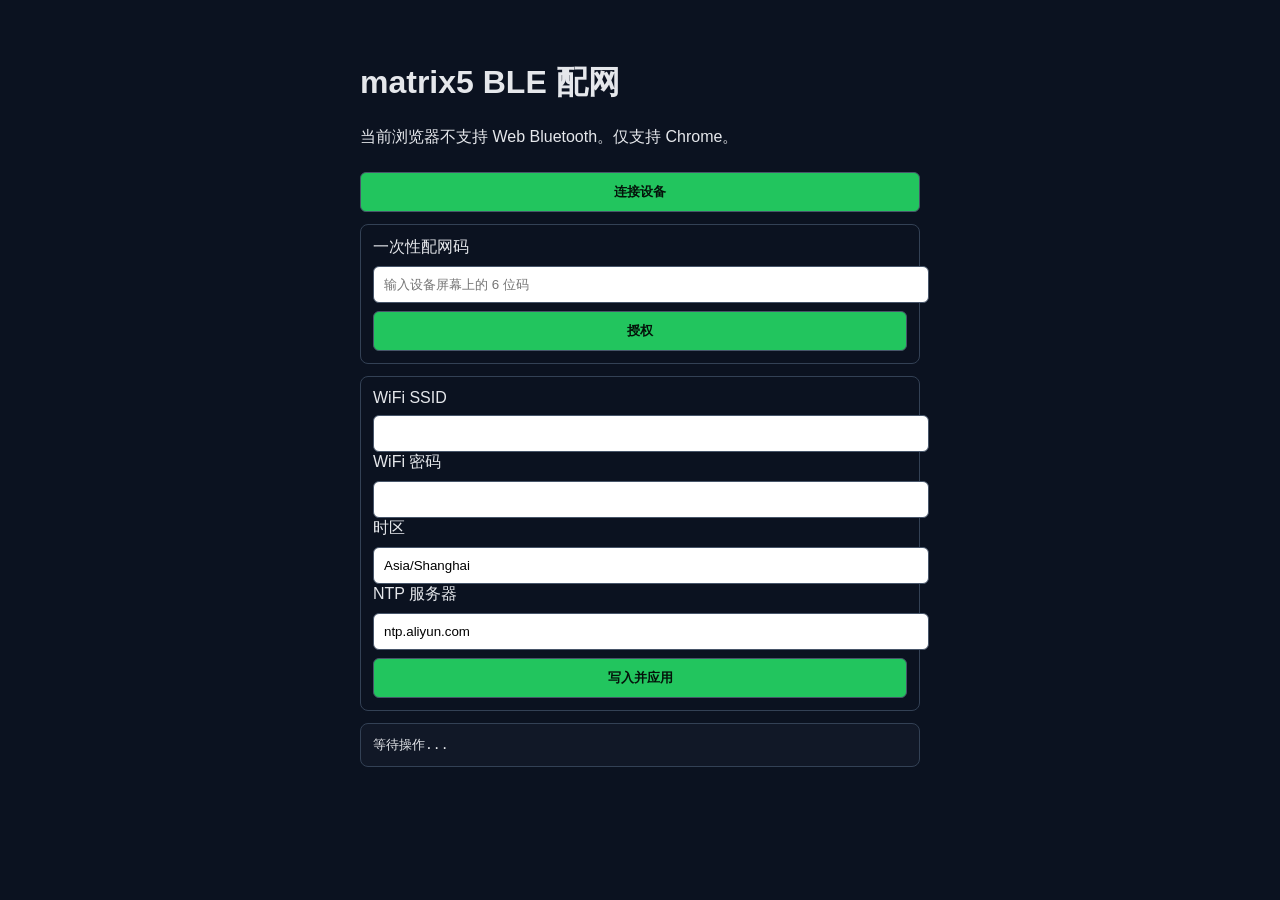
==== index.html @ 8280f2d8 "deploy: 初始化 GitHub Pages 将 BLE Web 配网页面部署到 GitHub Pages： - index.html: Web Bluetooth 配网主页面 - style.c" ====
<!doctype html>
<html lang="zh-CN">
  <head>
    <meta charset="UTF-8" />
    <meta name="viewport" content="width=device-width, initial-scale=1.0" />
    <title>matrix5 BLE 配网</title>
    <link rel="stylesheet" href="./style.css" />
  </head>
  <body>
    <main class="container">
      <h1>matrix5 BLE 配网</h1>
      <p id="compat" class="hint"></p>
      <button id="connectBtn">连接设备</button>

      <section class="card">
        <label>一次性配网码</label>
        <input id="pairingCode" maxlength="6" placeholder="输入设备屏幕上的 6 位码" />
        <button id="authBtn">授权</button>
      </section>

      <section class="card">
        <label>WiFi SSID</label>
        <input id="wifiSsid" />
        <label>WiFi 密码</label>
        <input id="wifiPassword" type="password" />
        <label>时区</label>
        <input id="timezone" value="Asia/Shanghai" />
        <label>NTP 服务器</label>
        <input id="ntpServer" value="ntp.aliyun.com" />
        <button id="applyBtn">写入并应用</button>
      </section>

      <pre id="status">等待操作...</pre>
    </main>
    <script type="module" src="./app.js"></script>
  </body>
</html>
---- style.css ----
body {
  margin: 0;
  font-family: "PingFang SC", "Noto Sans CJK SC", sans-serif;
  background: #0b1220;
  color: #e5e7eb;
}

.container {
  max-width: 560px;
  margin: 24px auto;
  padding: 16px;
}

.card {
  margin-top: 12px;
  padding: 12px;
  border: 1px solid #334155;
  border-radius: 8px;
}

input,
button {
  width: 100%;
  margin-top: 8px;
  padding: 10px;
  border-radius: 6px;
  border: 1px solid #475569;
}

button {
  background: #22c55e;
  color: #04130a;
  font-weight: 700;
}

#status {
  margin-top: 12px;
  background: #111827;
  border: 1px solid #334155;
  border-radius: 8px;
  padding: 12px;
  white-space: pre-wrap;
}
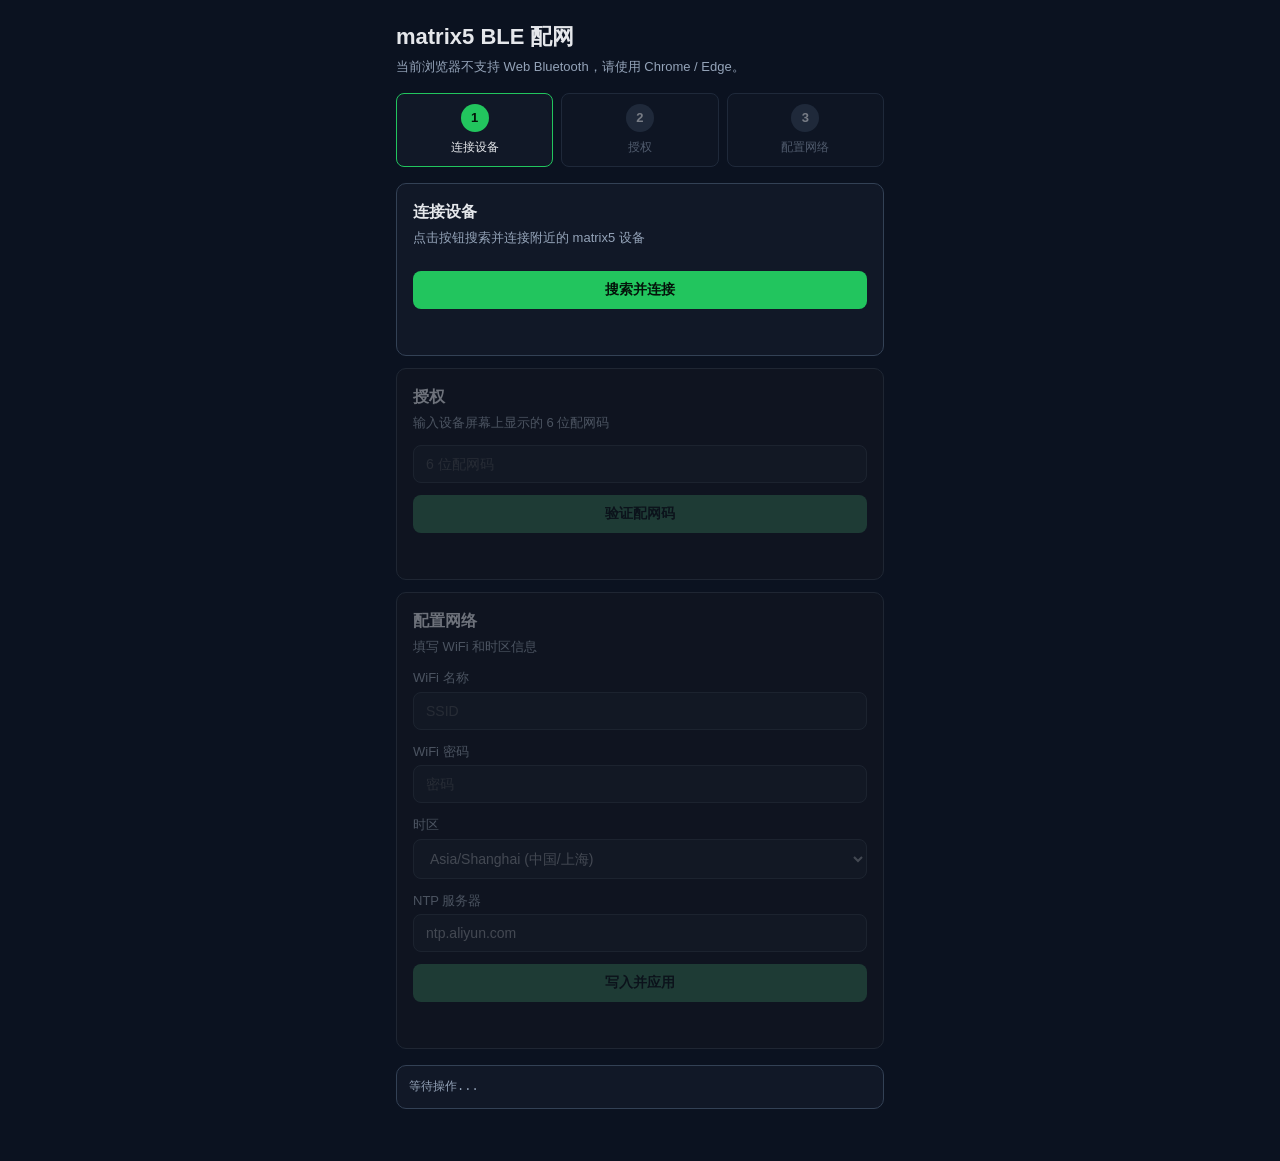
==== commit c399e5e9: "feat: 配网页面改为三步向导式 UI index.html: - 顶部增加步骤指示器（连接设备 → 授权 → 配置网络） - 每个步骤拆分为独立卡片，按流程逐层解锁 - 时区输入改为下拉选择，内置" ====
--- a/index.html
+++ b/index.html
@@ -10,24 +10,77 @@
     <main class="container">
       <h1>matrix5 BLE 配网</h1>
       <p id="compat" class="hint"></p>
-      <button id="connectBtn">连接设备</button>
 
-      <section class="card">
-        <label>一次性配网码</label>
-        <input id="pairingCode" maxlength="6" placeholder="输入设备屏幕上的 6 位码" />
-        <button id="authBtn">授权</button>
+      <nav class="steps">
+        <div class="step active" data-step="1">
+          <span class="step-num">1</span>
+          <span class="step-label">连接设备</span>
+        </div>
+        <div class="step" data-step="2">
+          <span class="step-num">2</span>
+          <span class="step-label">授权</span>
+        </div>
+        <div class="step" data-step="3">
+          <span class="step-num">3</span>
+          <span class="step-label">配置网络</span>
+        </div>
+      </nav>
+
+      <section class="card" id="step1">
+        <h2>连接设备</h2>
+        <p class="desc">点击按钮搜索并连接附近的 matrix5 设备</p>
+        <button id="connectBtn">搜索并连接</button>
+        <div class="step-status" id="step1Status"></div>
       </section>
 
-      <section class="card">
-        <label>WiFi SSID</label>
-        <input id="wifiSsid" />
+      <section class="card disabled" id="step2">
+        <h2>授权</h2>
+        <p class="desc">输入设备屏幕上显示的 6 位配网码</p>
+        <input
+          id="pairingCode"
+          maxlength="6"
+          placeholder="6 位配网码"
+          inputmode="numeric"
+          pattern="\d{6}"
+          disabled
+        />
+        <button id="authBtn" disabled>验证配网码</button>
+        <div class="step-status" id="step2Status"></div>
+      </section>
+
+      <section class="card disabled" id="step3">
+        <h2>配置网络</h2>
+        <p class="desc">填写 WiFi 和时区信息</p>
+        <label>WiFi 名称</label>
+        <input id="wifiSsid" placeholder="SSID" disabled />
         <label>WiFi 密码</label>
-        <input id="wifiPassword" type="password" />
+        <input id="wifiPassword" type="password" placeholder="密码" disabled />
         <label>时区</label>
-        <input id="timezone" value="Asia/Shanghai" />
+        <select id="timezone" disabled>
+          <option value="Asia/Shanghai">Asia/Shanghai (中国/上海)</option>
+          <option value="Asia/Hong_Kong">Asia/Hong_Kong (香港)</option>
+          <option value="Asia/Taipei">Asia/Taipei (台北)</option>
+          <option value="Asia/Tokyo">Asia/Tokyo (日本/东京)</option>
+          <option value="Asia/Seoul">Asia/Seoul (韩国/首尔)</option>
+          <option value="Asia/Singapore">Asia/Singapore (新加坡)</option>
+          <option value="Asia/Bangkok">Asia/Bangkok (泰国/曼谷)</option>
+          <option value="Asia/Dubai">Asia/Dubai (阿联酋/迪拜)</option>
+          <option value="Europe/London">Europe/London (英国/伦敦)</option>
+          <option value="Europe/Paris">Europe/Paris (法国/巴黎)</option>
+          <option value="Europe/Berlin">Europe/Berlin (德国/柏林)</option>
+          <option value="Europe/Moscow">Europe/Moscow (俄罗斯/莫斯科)</option>
+          <option value="America/New_York">America/New_York (美国/纽约)</option>
+          <option value="America/Los_Angeles">America/Los_Angeles (美国/洛杉矶)</option>
+          <option value="America/Chicago">America/Chicago (美国/芝加哥)</option>
+          <option value="America/Toronto">America/Toronto (加拿大/多伦多)</option>
+          <option value="Australia/Sydney">Australia/Sydney (澳大利亚/悉尼)</option>
+          <option value="Pacific/Auckland">Pacific/Auckland (新西兰/奥克兰)</option>
+          <option value="UTC">UTC</option>
+        </select>
         <label>NTP 服务器</label>
-        <input id="ntpServer" value="ntp.aliyun.com" />
-        <button id="applyBtn">写入并应用</button>
+        <input id="ntpServer" value="ntp.aliyun.com" disabled />
+        <button id="applyBtn" disabled>写入并应用</button>
+        <div class="step-status" id="step3Status"></div>
       </section>
 
       <pre id="status">等待操作...</pre>
--- a/style.css
+++ b/style.css
@@ -1,43 +1,205 @@
+:root {
+  --bg: #0b1220;
+  --fg: #e5e7eb;
+  --muted: #94a3b8;
+  --card-bg: #111827;
+  --border: #334155;
+  --border-light: #475569;
+  --accent: #22c55e;
+  --accent-dim: #15803d;
+  --error: #ef4444;
+  --warn: #f59e0b;
+}
+
+* { box-sizing: border-box; }
+
 body {
   margin: 0;
   font-family: "PingFang SC", "Noto Sans CJK SC", sans-serif;
-  background: #0b1220;
-  color: #e5e7eb;
+  background: var(--bg);
+  color: var(--fg);
+  line-height: 1.5;
 }
 
 .container {
-  max-width: 560px;
-  margin: 24px auto;
+  max-width: 520px;
+  margin: 0 auto;
+  padding: 20px 16px 40px;
+}
+
+h1 {
+  font-size: 22px;
+  margin: 0 0 4px;
+}
+
+.hint {
+  margin: 4px 0 16px;
+  font-size: 13px;
+  color: var(--muted);
+}
+
+/* ---- 步骤指示器 ---- */
+.steps {
+  display: flex;
+  gap: 8px;
+  margin-bottom: 16px;
+}
+
+.step {
+  flex: 1;
+  display: flex;
+  flex-direction: column;
+  align-items: center;
+  gap: 6px;
+  padding: 10px 4px;
+  border-radius: 8px;
+  background: var(--card-bg);
+  border: 1px solid var(--border);
+  opacity: 0.5;
+  transition: opacity .2s, border-color .2s;
+}
+
+.step.active {
+  opacity: 1;
+  border-color: var(--accent);
+}
+
+.step.done {
+  opacity: 1;
+  border-color: var(--accent-dim);
+}
+
+.step.done .step-num {
+  background: var(--accent);
+  color: #04130a;
+}
+
+.step-num {
+  width: 28px;
+  height: 28px;
+  border-radius: 50%;
+  display: flex;
+  align-items: center;
+  justify-content: center;
+  font-size: 13px;
+  font-weight: 700;
+  background: var(--border);
+  color: var(--fg);
+}
+
+.step.active .step-num {
+  background: var(--accent);
+  color: #04130a;
+}
+
+.step-label {
+  font-size: 12px;
+  color: var(--muted);
+}
+
+.step.active .step-label,
+.step.done .step-label {
+  color: var(--fg);
+}
+
+/* ---- 卡片 ---- */
+.card {
+  margin-bottom: 12px;
   padding: 16px;
-}
-
-.card {
-  margin-top: 12px;
-  padding: 12px;
-  border: 1px solid #334155;
-  border-radius: 8px;
+  background: var(--card-bg);
+  border: 1px solid var(--border);
+  border-radius: 10px;
+  transition: opacity .25s, filter .25s;
+}
+
+.card.disabled {
+  opacity: 0.45;
+  pointer-events: none;
+  filter: grayscale(0.4);
+}
+
+.card h2 {
+  font-size: 16px;
+  margin: 0 0 4px;
+}
+
+.card .desc {
+  margin: 0 0 12px;
+  font-size: 13px;
+  color: var(--muted);
+}
+
+label {
+  display: block;
+  font-size: 13px;
+  margin: 12px 0 4px;
+  color: var(--muted);
 }
 
 input,
+select,
 button {
   width: 100%;
-  margin-top: 8px;
-  padding: 10px;
-  border-radius: 6px;
-  border: 1px solid #475569;
+  padding: 10px 12px;
+  border-radius: 8px;
+  border: 1px solid var(--border-light);
+  background: #1e293b;
+  color: var(--fg);
+  font-size: 14px;
+  font-family: inherit;
+}
+
+input:focus,
+select:focus {
+  outline: none;
+  border-color: var(--accent);
+}
+
+input:disabled,
+select:disabled,
+button:disabled {
+  opacity: 0.55;
+  cursor: not-allowed;
 }
 
 button {
-  background: #22c55e;
+  margin-top: 12px;
+  background: var(--accent);
   color: #04130a;
   font-weight: 700;
-}
-
+  border: none;
+  cursor: pointer;
+  transition: background .15s;
+}
+
+button:hover:not(:disabled) {
+  background: #35d46b;
+}
+
+button:active:not(:disabled) {
+  background: var(--accent-dim);
+}
+
+.step-status {
+  margin-top: 10px;
+  font-size: 13px;
+  min-height: 20px;
+}
+
+.step-status.ok { color: var(--accent); }
+.step-status.err { color: var(--error); }
+.step-status.warn { color: var(--warn); }
+
+/* ---- 全局日志 ---- */
 #status {
-  margin-top: 12px;
-  background: #111827;
-  border: 1px solid #334155;
-  border-radius: 8px;
+  margin-top: 16px;
+  background: var(--card-bg);
+  border: 1px solid var(--border);
+  border-radius: 10px;
   padding: 12px;
   white-space: pre-wrap;
-}
+  font-size: 12px;
+  color: var(--muted);
+  max-height: 240px;
+  overflow-y: auto;
+}
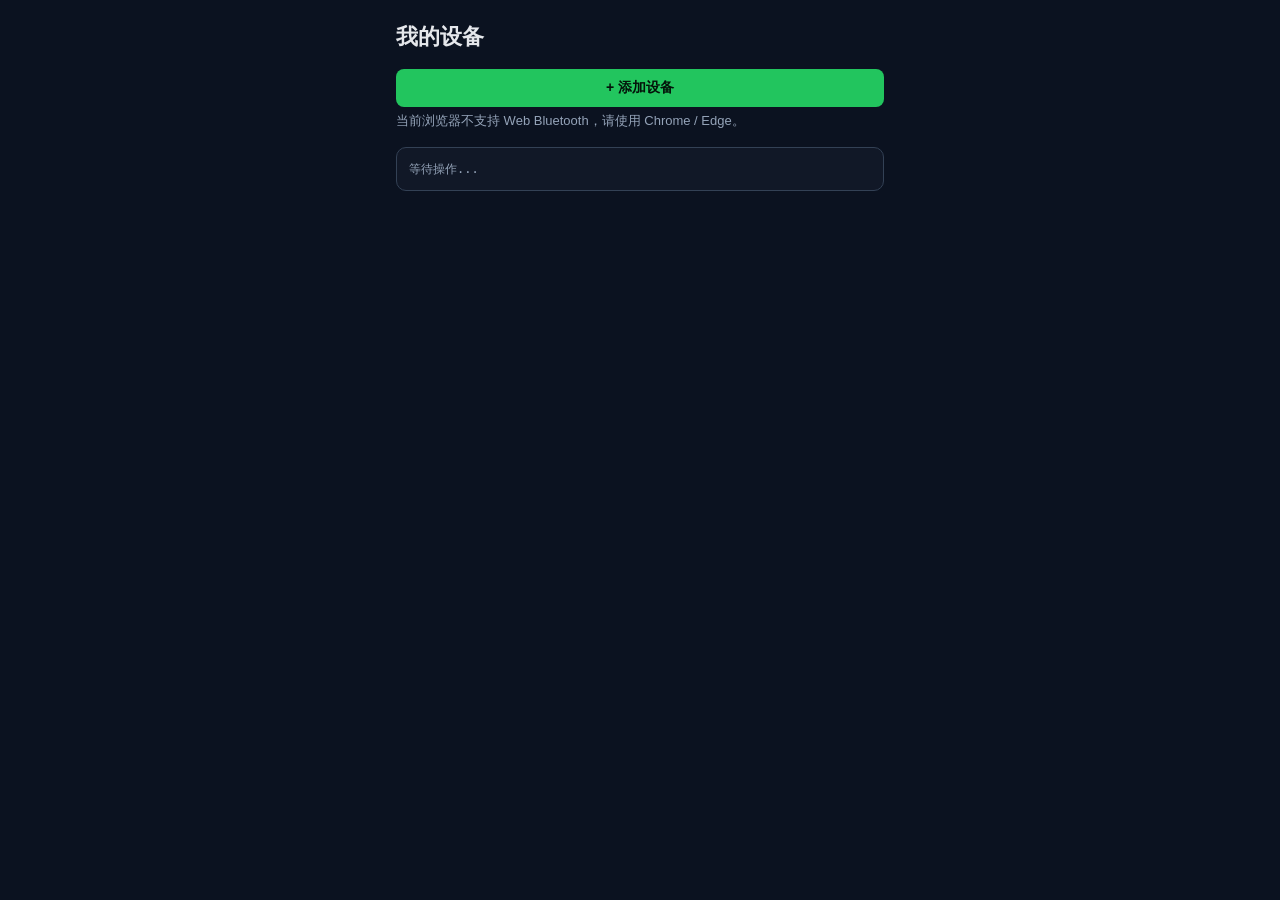
==== commit 9616d5e7: "feat(web): rewrite index.html with device management views" ====
--- a/index.html
+++ b/index.html
@@ -3,85 +3,89 @@
   <head>
     <meta charset="UTF-8" />
     <meta name="viewport" content="width=device-width, initial-scale=1.0" />
-    <title>matrix5 BLE 配网</title>
+    <title>matrix5 设备管理</title>
     <link rel="stylesheet" href="./style.css" />
   </head>
   <body>
     <main class="container">
-      <h1>matrix5 BLE 配网</h1>
-      <p id="compat" class="hint"></p>
+      <!-- ========== Device List Page ========== -->
+      <div id="deviceListView" class="view">
+        <div class="header">
+          <h1>我的设备</h1>
+          <button id="addDeviceBtn" class="btn-small">+ 添加设备</button>
+        </div>
+        <p id="compat" class="hint"></p>
+        <div id="deviceList"></div>
+        <div id="emptyState" class="empty-state" style="display:none;">
+          <p>暂无设备</p>
+          <p class="sub">点击右上角添加按钮开始</p>
+        </div>
+      </div>
 
-      <nav class="steps">
-        <div class="step active" data-step="1">
-          <span class="step-num">1</span>
-          <span class="step-label">连接设备</span>
+      <!-- ========== Connect/Auth Page ========== -->
+      <div id="connectView" class="view" style="display:none;">
+        <div class="header">
+          <button id="backFromConnect" class="btn-text">← 返回</button>
+          <h1>连接设备</h1>
         </div>
-        <div class="step" data-step="2">
-          <span class="step-num">2</span>
-          <span class="step-label">授权</span>
+        <div class="card">
+          <p id="connectDesc" class="desc">搜索并选择附近的 matrix5 设备</p>
+          <button id="searchConnectBtn">搜索并连接</button>
+          <div id="pairingCodeSection" style="display:none;">
+            <label>配对码</label>
+            <input
+              id="pairingCodeInput"
+              maxlength="6"
+              placeholder="6 位数字"
+              inputmode="numeric"
+              pattern="\d{6}"
+            />
+            <button id="verifyCodeBtn">验证配对码</button>
+          </div>
+          <div class="step-status" id="connectStatus"></div>
         </div>
-        <div class="step" data-step="3">
-          <span class="step-num">3</span>
-          <span class="step-label">配置网络</span>
+      </div>
+
+      <!-- ========== Config Network Page ========== -->
+      <div id="configView" class="view" style="display:none;">
+        <div class="header">
+          <button id="backFromConfig" class="btn-text">← 返回</button>
+          <h1>配置网络</h1>
         </div>
-      </nav>
-
-      <section class="card" id="step1">
-        <h2>连接设备</h2>
-        <p class="desc">点击按钮搜索并连接附近的 matrix5 设备</p>
-        <button id="connectBtn">搜索并连接</button>
-        <div class="step-status" id="step1Status"></div>
-      </section>
-
-      <section class="card disabled" id="step2">
-        <h2>授权</h2>
-        <p class="desc">输入设备屏幕上显示的 6 位配网码</p>
-        <input
-          id="pairingCode"
-          maxlength="6"
-          placeholder="6 位配网码"
-          inputmode="numeric"
-          pattern="\d{6}"
-          disabled
-        />
-        <button id="authBtn" disabled>验证配网码</button>
-        <div class="step-status" id="step2Status"></div>
-      </section>
-
-      <section class="card disabled" id="step3">
-        <h2>配置网络</h2>
-        <p class="desc">填写 WiFi 和时区信息</p>
-        <label>WiFi 名称</label>
-        <input id="wifiSsid" placeholder="SSID" disabled />
-        <label>WiFi 密码</label>
-        <input id="wifiPassword" type="password" placeholder="密码" disabled />
-        <label>时区</label>
-        <select id="timezone" disabled>
-          <option value="Asia/Shanghai">Asia/Shanghai (中国/上海)</option>
-          <option value="Asia/Hong_Kong">Asia/Hong_Kong (香港)</option>
-          <option value="Asia/Taipei">Asia/Taipei (台北)</option>
-          <option value="Asia/Tokyo">Asia/Tokyo (日本/东京)</option>
-          <option value="Asia/Seoul">Asia/Seoul (韩国/首尔)</option>
-          <option value="Asia/Singapore">Asia/Singapore (新加坡)</option>
-          <option value="Asia/Bangkok">Asia/Bangkok (泰国/曼谷)</option>
-          <option value="Asia/Dubai">Asia/Dubai (阿联酋/迪拜)</option>
-          <option value="Europe/London">Europe/London (英国/伦敦)</option>
-          <option value="Europe/Paris">Europe/Paris (法国/巴黎)</option>
-          <option value="Europe/Berlin">Europe/Berlin (德国/柏林)</option>
-          <option value="Europe/Moscow">Europe/Moscow (俄罗斯/莫斯科)</option>
-          <option value="America/New_York">America/New_York (美国/纽约)</option>
-          <option value="America/Los_Angeles">America/Los_Angeles (美国/洛杉矶)</option>
-          <option value="America/Chicago">America/Chicago (美国/芝加哥)</option>
-          <option value="America/Toronto">America/Toronto (加拿大/多伦多)</option>
-          <option value="Australia/Sydney">Australia/Sydney (澳大利亚/悉尼)</option>
-          <option value="Pacific/Auckland">Pacific/Auckland (新西兰/奥克兰)</option>
-          <option value="UTC">UTC</option>
-        </select>
-        <label>NTP 服务器</label>
-        <input id="ntpServer" value="ntp.aliyun.com" disabled />
-        <button id="applyBtn" disabled>写入并应用</button>
-        <div class="step-status" id="step3Status"></div>
-      </section>
+        <div class="card">
+          <p class="desc">填写 WiFi 和时区信息</p>
+          <label>WiFi 名称</label>
+          <input id="wifiSsid" placeholder="SSID" />
+          <label>WiFi 密码</label>
+          <input id="wifiPassword" type="password" placeholder="密码" />
+          <label>时区</label>
+          <select id="timezone">
+            <option value="Asia/Shanghai">Asia/Shanghai (中国/上海)</option>
+            <option value="Asia/Hong_Kong">Asia/Hong_Kong (香港)</option>
+            <option value="Asia/Taipei">Asia/Taipei (台北)</option>
+            <option value="Asia/Tokyo">Asia/Tokyo (日本/东京)</option>
+            <option value="Asia/Seoul">Asia/Seoul (韩国/首尔)</option>
+            <option value="Asia/Singapore">Asia/Singapore (新加坡)</option>
+            <option value="Asia/Bangkok">Asia/Bangkok (泰国/曼谷)</option>
+            <option value="Asia/Dubai">Asia/Dubai (阿联酋/迪拜)</option>
+            <option value="Europe/London">Europe/London (英国/伦敦)</option>
+            <option value="Europe/Paris">Europe/Paris (法国/巴黎)</option>
+            <option value="Europe/Berlin">Europe/Berlin (德国/柏林)</option>
+            <option value="Europe/Moscow">Europe/Moscow (俄罗斯/莫斯科)</option>
+            <option value="America/New_York">America/New_York (美国/纽约)</option>
+            <option value="America/Los_Angeles">America/Los_Angeles (美国/洛杉矶)</option>
+            <option value="America/Chicago">America/Chicago (美国/芝加哥)</option>
+            <option value="America/Toronto">America/Toronto (加拿大/多伦多)</option>
+            <option value="Australia/Sydney">Australia/Sydney (澳大利亚/悉尼)</option>
+            <option value="Pacific/Auckland">Pacific/Auckland (新西兰/奥克兰)</option>
+            <option value="UTC">UTC</option>
+          </select>
+          <label>NTP 服务器</label>
+          <input id="ntpServer" value="ntp.aliyun.com" />
+          <button id="applyBtn">写入并应用</button>
+          <div class="step-status" id="configStatus"></div>
+        </div>
+      </div>
 
       <pre id="status">等待操作...</pre>
     </main>
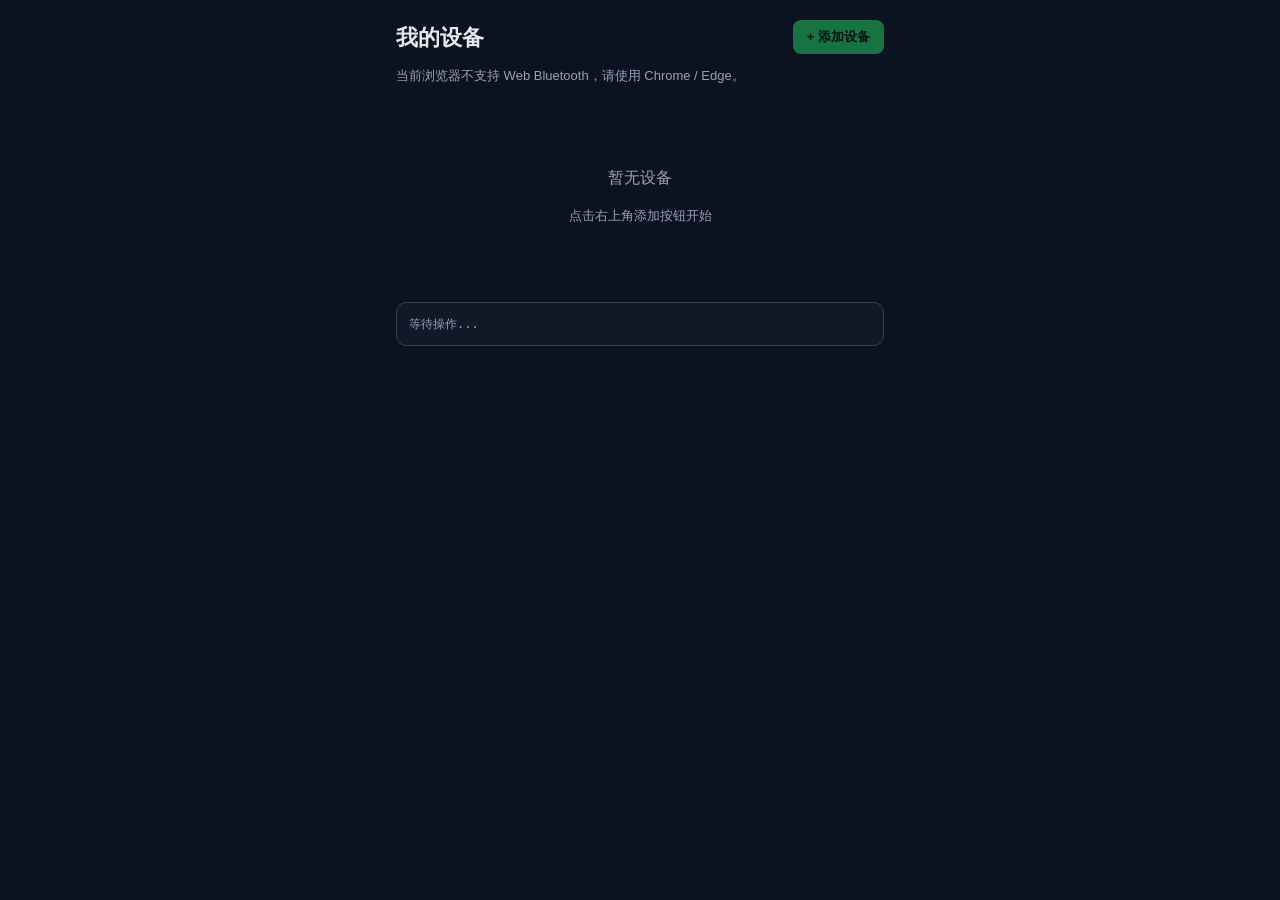
==== commit b28dc759: "fix(web): 移除 connectView/configView 的内联 display:none，修复视图切换不生效的 bug 根因：内联样式 style=display:none; 的 CS" ====
--- a/index.html
+++ b/index.html
@@ -23,7 +23,7 @@
       </div>
 
       <!-- ========== Connect/Auth Page ========== -->
-      <div id="connectView" class="view" style="display:none;">
+      <div id="connectView" class="view">
         <div class="header">
           <button id="backFromConnect" class="btn-text">← 返回</button>
           <h1>连接设备</h1>
@@ -47,7 +47,7 @@
       </div>
 
       <!-- ========== Config Network Page ========== -->
-      <div id="configView" class="view" style="display:none;">
+      <div id="configView" class="view">
         <div class="header">
           <button id="backFromConfig" class="btn-text">← 返回</button>
           <h1>配置网络</h1>
--- a/style.css
+++ b/style.css
@@ -203,3 +203,120 @@
   max-height: 240px;
   overflow-y: auto;
 }
+
+/* ---- View switching ---- */
+.view {
+  display: none;
+}
+
+.view.active {
+  display: block;
+}
+
+/* ---- Header ---- */
+.header {
+  display: flex;
+  align-items: center;
+  justify-content: space-between;
+  margin-bottom: 12px;
+  gap: 12px;
+}
+
+.header h1 {
+  margin: 0;
+  flex: 1;
+}
+
+.btn-small {
+  width: auto;
+  padding: 8px 14px;
+  font-size: 13px;
+  margin-top: 0;
+  white-space: nowrap;
+}
+
+.btn-text {
+  width: auto;
+  padding: 6px 10px;
+  font-size: 13px;
+  background: transparent;
+  color: var(--muted);
+  border: 1px solid var(--border);
+  margin-top: 0;
+  white-space: nowrap;
+}
+
+.btn-text:hover:not(:disabled) {
+  background: var(--card-bg);
+  color: var(--fg);
+}
+
+.btn-danger {
+  background: var(--error);
+}
+
+.btn-danger:hover:not(:disabled) {
+  background: #f87171;
+}
+
+/* ---- Device card ---- */
+.device-card {
+  background: var(--card-bg);
+  border: 1px solid var(--border);
+  border-radius: 10px;
+  padding: 14px 16px;
+  margin-bottom: 10px;
+  display: flex;
+  flex-direction: column;
+  gap: 8px;
+}
+
+.device-card .device-header {
+  display: flex;
+  align-items: center;
+  justify-content: space-between;
+}
+
+.device-card .device-name {
+  font-size: 15px;
+  font-weight: 600;
+}
+
+.device-card .device-meta {
+  font-size: 12px;
+  color: var(--muted);
+}
+
+.device-card .device-actions {
+  display: flex;
+  gap: 8px;
+}
+
+.device-card .device-actions button {
+  flex: 1;
+  margin-top: 4px;
+}
+
+.device-card .btn-delete {
+  background: transparent;
+  color: var(--error);
+  border: 1px solid var(--error);
+  font-weight: 500;
+}
+
+.device-card .btn-delete:hover:not(:disabled) {
+  background: var(--error);
+  color: #fff;
+}
+
+/* ---- Empty state ---- */
+.empty-state {
+  text-align: center;
+  padding: 48px 20px;
+  color: var(--muted);
+}
+
+.empty-state .sub {
+  font-size: 13px;
+  margin-top: 4px;
+}
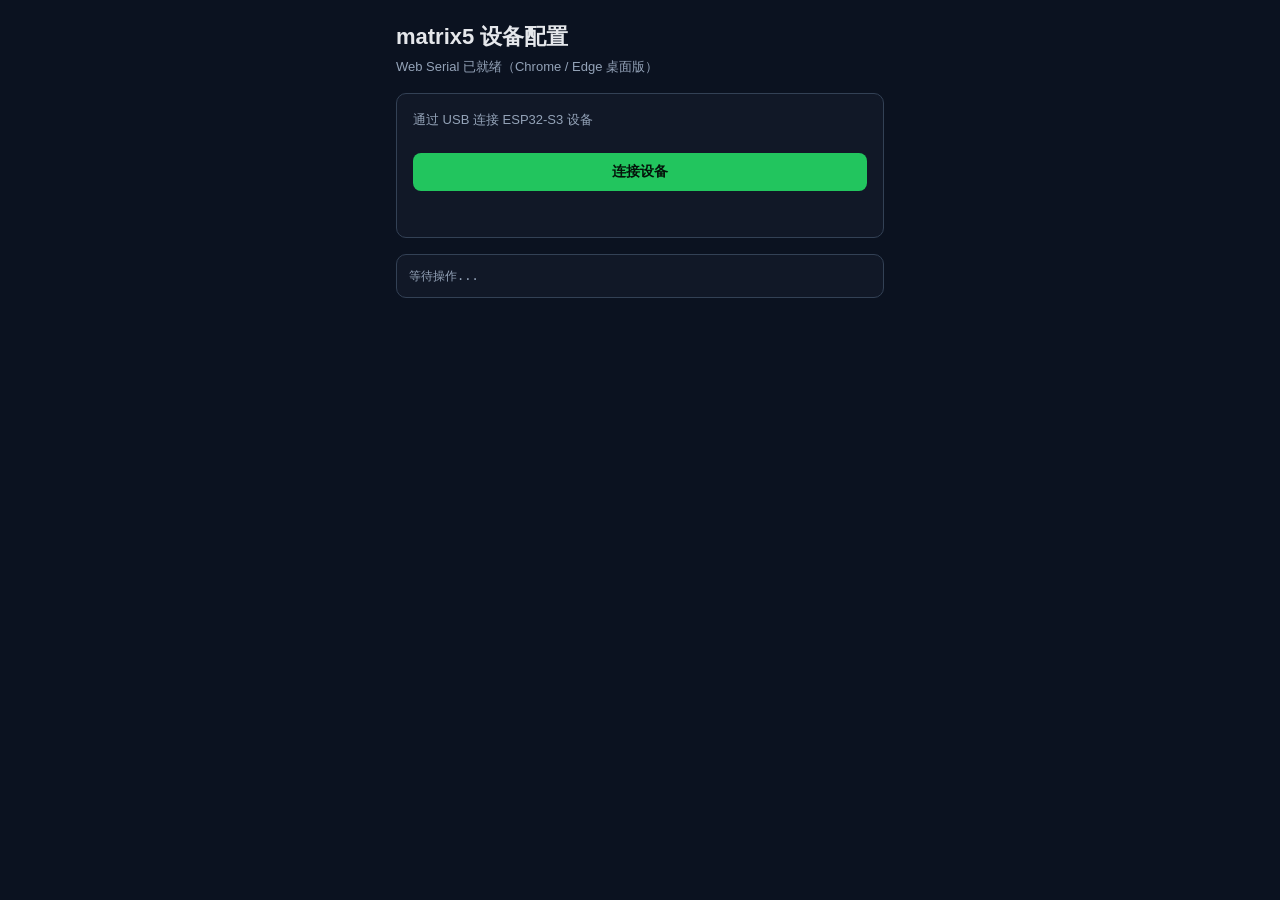
==== commit e40951a2: "feat(web): rewrite for USB Serial config, add brightness control" ====
--- a/index.html
+++ b/index.html
@@ -3,88 +3,65 @@
   <head>
     <meta charset="UTF-8" />
     <meta name="viewport" content="width=device-width, initial-scale=1.0" />
-    <title>matrix5 设备管理</title>
+    <title>matrix5 设备配置</title>
     <link rel="stylesheet" href="./style.css" />
   </head>
   <body>
     <main class="container">
-      <!-- ========== Device List Page ========== -->
-      <div id="deviceListView" class="view">
-        <div class="header">
-          <h1>我的设备</h1>
-          <button id="addDeviceBtn" class="btn-small">+ 添加设备</button>
-        </div>
-        <p id="compat" class="hint"></p>
-        <div id="deviceList"></div>
-        <div id="emptyState" class="empty-state" style="display:none;">
-          <p>暂无设备</p>
-          <p class="sub">点击右上角添加按钮开始</p>
-        </div>
+      <h1>matrix5 设备配置</h1>
+      <p id="compat" class="hint"></p>
+
+      <!-- Connection Section -->
+      <div id="connectionSection" class="card">
+        <p class="desc">通过 USB 连接 ESP32-S3 设备</p>
+        <button id="connectBtn">连接设备</button>
+        <div class="step-status" id="connectionStatus"></div>
       </div>
 
-      <!-- ========== Connect/Auth Page ========== -->
-      <div id="connectView" class="view">
-        <div class="header">
-          <button id="backFromConnect" class="btn-text">← 返回</button>
-          <h1>连接设备</h1>
-        </div>
-        <div class="card">
-          <p id="connectDesc" class="desc">搜索并选择附近的 matrix5 设备</p>
-          <button id="searchConnectBtn">搜索并连接</button>
-          <div id="pairingCodeSection" style="display:none;">
-            <label>配对码</label>
-            <input
-              id="pairingCodeInput"
-              maxlength="6"
-              placeholder="6 位数字"
-              inputmode="numeric"
-              pattern="\d{6}"
-            />
-            <button id="verifyCodeBtn">验证配对码</button>
-          </div>
-          <div class="step-status" id="connectStatus"></div>
-        </div>
-      </div>
+      <!-- Config Form (hidden until connected) -->
+      <div id="configSection" class="card" style="display:none;">
+        <p class="desc">配置设备参数</p>
 
-      <!-- ========== Config Network Page ========== -->
-      <div id="configView" class="view">
-        <div class="header">
-          <button id="backFromConfig" class="btn-text">← 返回</button>
-          <h1>配置网络</h1>
-        </div>
-        <div class="card">
-          <p class="desc">填写 WiFi 和时区信息</p>
-          <label>WiFi 名称</label>
-          <input id="wifiSsid" placeholder="SSID" />
-          <label>WiFi 密码</label>
-          <input id="wifiPassword" type="password" placeholder="密码" />
-          <label>时区</label>
-          <select id="timezone">
-            <option value="Asia/Shanghai">Asia/Shanghai (中国/上海)</option>
-            <option value="Asia/Hong_Kong">Asia/Hong_Kong (香港)</option>
-            <option value="Asia/Taipei">Asia/Taipei (台北)</option>
-            <option value="Asia/Tokyo">Asia/Tokyo (日本/东京)</option>
-            <option value="Asia/Seoul">Asia/Seoul (韩国/首尔)</option>
-            <option value="Asia/Singapore">Asia/Singapore (新加坡)</option>
-            <option value="Asia/Bangkok">Asia/Bangkok (泰国/曼谷)</option>
-            <option value="Asia/Dubai">Asia/Dubai (阿联酋/迪拜)</option>
-            <option value="Europe/London">Europe/London (英国/伦敦)</option>
-            <option value="Europe/Paris">Europe/Paris (法国/巴黎)</option>
-            <option value="Europe/Berlin">Europe/Berlin (德国/柏林)</option>
-            <option value="Europe/Moscow">Europe/Moscow (俄罗斯/莫斯科)</option>
-            <option value="America/New_York">America/New_York (美国/纽约)</option>
-            <option value="America/Los_Angeles">America/Los_Angeles (美国/洛杉矶)</option>
-            <option value="America/Chicago">America/Chicago (美国/芝加哥)</option>
-            <option value="America/Toronto">America/Toronto (加拿大/多伦多)</option>
-            <option value="Australia/Sydney">Australia/Sydney (澳大利亚/悉尼)</option>
-            <option value="Pacific/Auckland">Pacific/Auckland (新西兰/奥克兰)</option>
-            <option value="UTC">UTC</option>
-          </select>
-          <label>NTP 服务器</label>
-          <input id="ntpServer" value="ntp.aliyun.com" />
-          <button id="applyBtn">写入并应用</button>
-          <div class="step-status" id="configStatus"></div>
-        </div>
+        <label>亮度 <span id="brightnessValue" class="muted">50%</span></label>
+        <input id="brightness" type="range" min="1" max="100" value="50" />
+
+        <label>WiFi 名称</label>
+        <input id="wifiSsid" placeholder="留空则不连接 WiFi" />
+        <button id="scanWifiBtn" class="btn-secondary">扫描 WiFi</button>
+        <div id="wifiScanStatus" class="scan-status" style="display:none;"></div>
+        <div id="wifiScanList" class="scan-list"></div>
+
+        <label>WiFi 密码</label>
+        <input id="wifiPassword" type="password" placeholder="密码" />
+
+        <label>时区</label>
+        <select id="timezone">
+          <option value="Asia/Shanghai">Asia/Shanghai (中国/上海)</option>
+          <option value="Asia/Hong_Kong">Asia/Hong_Kong (香港)</option>
+          <option value="Asia/Taipei">Asia/Taipei (台北)</option>
+          <option value="Asia/Tokyo">Asia/Tokyo (日本/东京)</option>
+          <option value="Asia/Seoul">Asia/Seoul (韩国/首尔)</option>
+          <option value="Asia/Singapore">Asia/Singapore (新加坡)</option>
+          <option value="Asia/Bangkok">Asia/Bangkok (泰国/曼谷)</option>
+          <option value="Asia/Dubai">Asia/Dubai (阿联酋/迪拜)</option>
+          <option value="Europe/London">Europe/London (英国/伦敦)</option>
+          <option value="Europe/Paris">Europe/Paris (法国/巴黎)</option>
+          <option value="Europe/Berlin">Europe/Berlin (德国/柏林)</option>
+          <option value="Europe/Moscow">Europe/Moscow (俄罗斯/莫斯科)</option>
+          <option value="America/New_York">America/New_York (美国/纽约)</option>
+          <option value="America/Los_Angeles">America/Los_Angeles (美国/洛杉矶)</option>
+          <option value="America/Chicago">America/Chicago (美国/芝加哥)</option>
+          <option value="America/Toronto">America/Toronto (加拿大/多伦多)</option>
+          <option value="Australia/Sydney">Australia/Sydney (澳大利亚/悉尼)</option>
+          <option value="Pacific/Auckland">Pacific/Auckland (新西兰/奥克兰)</option>
+          <option value="UTC">UTC</option>
+        </select>
+
+        <label>NTP 服务器</label>
+        <input id="ntpServer" value="ntp.aliyun.com" />
+
+        <button id="applyBtn">应用配置</button>
+        <div class="step-status" id="applyStatus"></div>
       </div>
 
       <pre id="status">等待操作...</pre>
--- a/style.css
+++ b/style.css
@@ -38,68 +38,8 @@
   color: var(--muted);
 }
 
-/* ---- 步骤指示器 ---- */
-.steps {
-  display: flex;
-  gap: 8px;
-  margin-bottom: 16px;
-}
-
-.step {
-  flex: 1;
-  display: flex;
-  flex-direction: column;
-  align-items: center;
-  gap: 6px;
-  padding: 10px 4px;
-  border-radius: 8px;
-  background: var(--card-bg);
-  border: 1px solid var(--border);
-  opacity: 0.5;
-  transition: opacity .2s, border-color .2s;
-}
-
-.step.active {
-  opacity: 1;
-  border-color: var(--accent);
-}
-
-.step.done {
-  opacity: 1;
-  border-color: var(--accent-dim);
-}
-
-.step.done .step-num {
-  background: var(--accent);
-  color: #04130a;
-}
-
-.step-num {
-  width: 28px;
-  height: 28px;
-  border-radius: 50%;
-  display: flex;
-  align-items: center;
-  justify-content: center;
-  font-size: 13px;
-  font-weight: 700;
-  background: var(--border);
-  color: var(--fg);
-}
-
-.step.active .step-num {
-  background: var(--accent);
-  color: #04130a;
-}
-
-.step-label {
-  font-size: 12px;
-  color: var(--muted);
-}
-
-.step.active .step-label,
-.step.done .step-label {
-  color: var(--fg);
+.muted {
+  color: var(--muted);
 }
 
 /* ---- 卡片 ---- */
@@ -116,11 +56,6 @@
   opacity: 0.45;
   pointer-events: none;
   filter: grayscale(0.4);
-}
-
-.card h2 {
-  font-size: 16px;
-  margin: 0 0 4px;
 }
 
 .card .desc {
@@ -180,6 +115,17 @@
   background: var(--accent-dim);
 }
 
+.btn-secondary {
+  background: transparent;
+  color: var(--fg);
+  border: 1px solid var(--border-light);
+  font-weight: 500;
+}
+
+.btn-secondary:hover:not(:disabled) {
+  background: var(--card-bg);
+}
+
 .step-status {
   margin-top: 10px;
   font-size: 13px;
@@ -204,119 +150,83 @@
   overflow-y: auto;
 }
 
-/* ---- View switching ---- */
-.view {
-  display: none;
-}
-
-.view.active {
-  display: block;
-}
-
-/* ---- Header ---- */
-.header {
+/* ---- 亮度滑块 ---- */
+input[type="range"] {
+  -webkit-appearance: none;
+  appearance: none;
+  width: 100%;
+  height: 6px;
+  background: var(--border);
+  border: none;
+  border-radius: 3px;
+  outline: none;
+  padding: 0;
+  margin: 8px 0 4px;
+}
+
+input[type="range"]::-webkit-slider-thumb {
+  -webkit-appearance: none;
+  appearance: none;
+  width: 18px;
+  height: 18px;
+  border-radius: 50%;
+  background: var(--accent);
+  cursor: pointer;
+  border: none;
+}
+
+input[type="range"]::-moz-range-thumb {
+  width: 18px;
+  height: 18px;
+  border-radius: 50%;
+  background: var(--accent);
+  cursor: pointer;
+  border: none;
+}
+
+/* ---- Wi-Fi scan list ---- */
+.scan-status {
+  margin-top: 8px;
+  font-size: 13px;
+  color: var(--muted);
+  min-height: 20px;
+}
+
+.scan-list {
+  margin-top: 8px;
+  display: flex;
+  flex-direction: column;
+  gap: 6px;
+}
+
+.scan-item {
   display: flex;
   align-items: center;
   justify-content: space-between;
-  margin-bottom: 12px;
-  gap: 12px;
-}
-
-.header h1 {
-  margin: 0;
-  flex: 1;
-}
-
-.btn-small {
-  width: auto;
-  padding: 8px 14px;
-  font-size: 13px;
-  margin-top: 0;
-  white-space: nowrap;
-}
-
-.btn-text {
-  width: auto;
-  padding: 6px 10px;
-  font-size: 13px;
-  background: transparent;
-  color: var(--muted);
-  border: 1px solid var(--border);
-  margin-top: 0;
-  white-space: nowrap;
-}
-
-.btn-text:hover:not(:disabled) {
-  background: var(--card-bg);
-  color: var(--fg);
-}
-
-.btn-danger {
-  background: var(--error);
-}
-
-.btn-danger:hover:not(:disabled) {
-  background: #f87171;
-}
-
-/* ---- Device card ---- */
-.device-card {
-  background: var(--card-bg);
-  border: 1px solid var(--border);
-  border-radius: 10px;
-  padding: 14px 16px;
-  margin-bottom: 10px;
-  display: flex;
-  flex-direction: column;
-  gap: 8px;
-}
-
-.device-card .device-header {
-  display: flex;
-  align-items: center;
-  justify-content: space-between;
-}
-
-.device-card .device-name {
-  font-size: 15px;
-  font-weight: 600;
-}
-
-.device-card .device-meta {
+  padding: 10px 12px;
+  background: #1e293b;
+  border: 1px solid var(--border-light);
+  border-radius: 8px;
+  cursor: pointer;
+  transition: border-color .15s, background .15s;
+}
+
+.scan-item:hover {
+  border-color: var(--accent);
+  background: #162032;
+}
+
+.scan-item.selected {
+  border-color: var(--accent);
+  background: #0f2a1a;
+}
+
+.scan-item .ssid {
+  font-size: 14px;
+  font-weight: 500;
+}
+
+.scan-item .rssi {
   font-size: 12px;
   color: var(--muted);
 }
-
-.device-card .device-actions {
-  display: flex;
-  gap: 8px;
-}
-
-.device-card .device-actions button {
-  flex: 1;
-  margin-top: 4px;
-}
-
-.device-card .btn-delete {
-  background: transparent;
-  color: var(--error);
-  border: 1px solid var(--error);
-  font-weight: 500;
-}
-
-.device-card .btn-delete:hover:not(:disabled) {
-  background: var(--error);
-  color: #fff;
-}
-
-/* ---- Empty state ---- */
-.empty-state {
-  text-align: center;
-  padding: 48px 20px;
-  color: var(--muted);
-}
-
-.empty-state .sub {
-  font-size: 13px;
-  margin-top: 4px;
-}
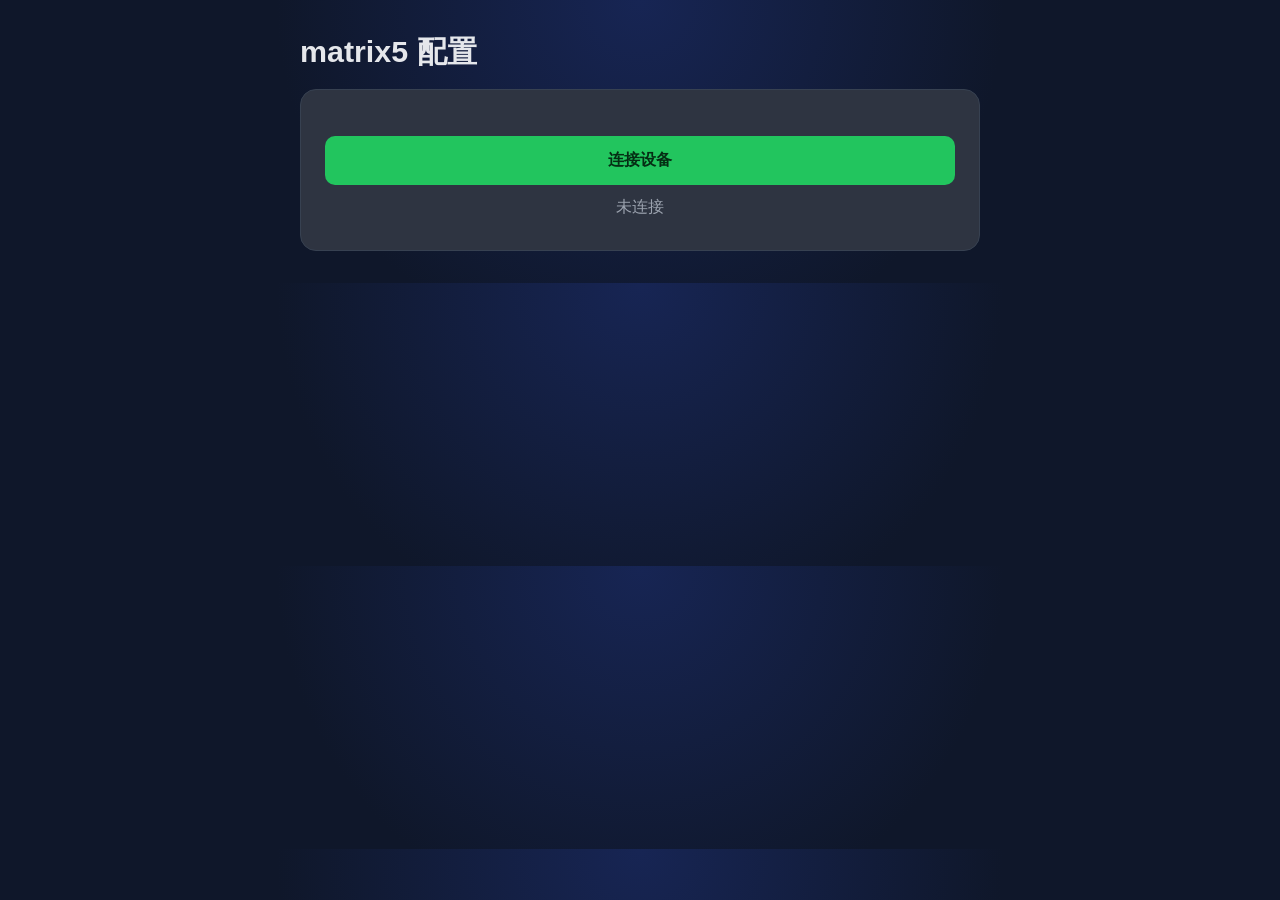
==== commit 4ea5f40f: "feat(web): rewrite for USB Serial config, add brightness control" ====
--- a/index.html
+++ b/index.html
@@ -3,36 +3,30 @@
   <head>
     <meta charset="UTF-8" />
     <meta name="viewport" content="width=device-width, initial-scale=1.0" />
-    <title>matrix5 设备配置</title>
+    <title>matrix5 配置</title>
     <link rel="stylesheet" href="./style.css" />
   </head>
   <body>
     <main class="container">
-      <h1>matrix5 设备配置</h1>
-      <p id="compat" class="hint"></p>
+      <h1>matrix5 配置</h1>
 
-      <!-- Connection Section -->
-      <div id="connectionSection" class="card">
-        <p class="desc">通过 USB 连接 ESP32-S3 设备</p>
+      <div id="connectSection" class="card">
         <button id="connectBtn">连接设备</button>
-        <div class="step-status" id="connectionStatus"></div>
+        <p id="connectStatus" class="hint">未连接</p>
       </div>
 
-      <!-- Config Form (hidden until connected) -->
-      <div id="configSection" class="card" style="display:none;">
-        <p class="desc">配置设备参数</p>
+      <div id="configSection" class="card" style="display: none">
+        <label>屏幕亮度 <span id="brightnessValue">50%</span></label>
+        <input type="range" id="brightness" min="1" max="100" value="50" />
 
-        <label>亮度 <span id="brightnessValue" class="muted">50%</span></label>
-        <input id="brightness" type="range" min="1" max="100" value="50" />
-
-        <label>WiFi 名称</label>
+        <label>WiFi 名称（可选）</label>
         <input id="wifiSsid" placeholder="留空则不连接 WiFi" />
-        <button id="scanWifiBtn" class="btn-secondary">扫描 WiFi</button>
-        <div id="wifiScanStatus" class="scan-status" style="display:none;"></div>
+        <div id="wifiScanStatus" class="scan-status" style="display: none"></div>
         <div id="wifiScanList" class="scan-list"></div>
+        <button id="scanWifiBtn" class="btn-secondary">扫描附近 WiFi</button>
 
         <label>WiFi 密码</label>
-        <input id="wifiPassword" type="password" placeholder="密码" />
+        <input id="wifiPassword" type="password" placeholder="WiFi 密码" />
 
         <label>时区</label>
         <select id="timezone">
@@ -63,8 +57,6 @@
         <button id="applyBtn">应用配置</button>
         <div class="step-status" id="applyStatus"></div>
       </div>
-
-      <pre id="status">等待操作...</pre>
     </main>
     <script type="module" src="./app.js"></script>
   </body>
--- a/style.css
+++ b/style.css
@@ -1,195 +1,155 @@
 :root {
-  --bg: #0b1220;
-  --fg: #e5e7eb;
-  --muted: #94a3b8;
-  --card-bg: #111827;
-  --border: #334155;
-  --border-light: #475569;
+  --bg: #0f172a;
+  --surface: #111827;
+  --surface-2: #1f2937;
+  --text: #e5e7eb;
+  --muted: #9ca3af;
   --accent: #22c55e;
-  --accent-dim: #15803d;
+  --border: #374151;
+  --border-light: #4b5563;
   --error: #ef4444;
   --warn: #f59e0b;
 }
 
-* { box-sizing: border-box; }
+* {
+  box-sizing: border-box;
+}
 
 body {
   margin: 0;
   font-family: "PingFang SC", "Noto Sans CJK SC", sans-serif;
-  background: var(--bg);
-  color: var(--fg);
-  line-height: 1.5;
+  background: radial-gradient(circle at top, #172554 0%, var(--bg) 52%);
+  color: var(--text);
 }
 
 .container {
-  max-width: 520px;
-  margin: 0 auto;
-  padding: 20px 16px 40px;
+  width: min(680px, 100% - 2rem);
+  margin: 2rem auto;
 }
 
 h1 {
-  font-size: 22px;
-  margin: 0 0 4px;
+  margin: 0 0 1rem;
+  font-size: 1.9rem;
 }
 
-.hint {
-  margin: 4px 0 16px;
-  font-size: 13px;
-  color: var(--muted);
-}
-
-.muted {
-  color: var(--muted);
-}
-
-/* ---- 卡片 ---- */
 .card {
-  margin-bottom: 12px;
-  padding: 16px;
-  background: var(--card-bg);
+  background: color-mix(in srgb, var(--surface) 88%, #ffffff 12%);
   border: 1px solid var(--border);
-  border-radius: 10px;
-  transition: opacity .25s, filter .25s;
-}
-
-.card.disabled {
-  opacity: 0.45;
-  pointer-events: none;
-  filter: grayscale(0.4);
-}
-
-.card .desc {
-  margin: 0 0 12px;
-  font-size: 13px;
-  color: var(--muted);
+  border-radius: 16px;
+  padding: 1.2rem;
+  margin-bottom: 1rem;
 }
 
 label {
   display: block;
-  font-size: 13px;
-  margin: 12px 0 4px;
+  margin-top: 0.9rem;
+  margin-bottom: 0.4rem;
   color: var(--muted);
+  font-size: 0.9rem;
 }
 
 input,
 select,
 button {
   width: 100%;
-  padding: 10px 12px;
-  border-radius: 8px;
+  padding: 0.7rem 0.85rem;
+  border-radius: 10px;
   border: 1px solid var(--border-light);
-  background: #1e293b;
-  color: var(--fg);
-  font-size: 14px;
+  background: var(--surface-2);
+  color: var(--text);
+  font-size: 0.95rem;
   font-family: inherit;
 }
 
 input:focus,
 select:focus {
-  outline: none;
+  outline: 2px solid color-mix(in srgb, var(--accent) 55%, transparent);
+  outline-offset: 1px;
   border-color: var(--accent);
 }
 
-input:disabled,
-select:disabled,
-button:disabled {
-  opacity: 0.55;
-  cursor: not-allowed;
+button {
+  margin-top: 0.85rem;
+  background: var(--accent);
+  color: #052e14;
+  border: none;
+  font-weight: 700;
+  cursor: pointer;
 }
 
-button {
-  margin-top: 12px;
-  background: var(--accent);
-  color: #04130a;
-  font-weight: 700;
-  border: none;
-  cursor: pointer;
-  transition: background .15s;
+button:disabled {
+  cursor: not-allowed;
+  opacity: 0.6;
 }
 
-button:hover:not(:disabled) {
-  background: #35d46b;
+#connectSection {
+  text-align: center;
+  padding: 2rem 1.5rem;
 }
 
-button:active:not(:disabled) {
-  background: var(--accent-dim);
+#connectSection button {
+  font-size: 16px;
+  padding: 14px 32px;
+}
+
+.hint {
+  margin: 0.8rem 0 0;
+  color: var(--muted);
+}
+
+.hint.ok {
+  color: var(--accent);
+}
+
+.hint.err {
+  color: var(--error);
+}
+
+#brightness {
+  width: 100%;
+  margin: 8px 0 16px;
+}
+
+#brightnessValue {
+  color: var(--accent);
+  font-weight: 600;
 }
 
 .btn-secondary {
   background: transparent;
-  color: var(--fg);
   border: 1px solid var(--border-light);
-  font-weight: 500;
+  color: var(--text);
+  margin-bottom: 16px;
 }
 
-.btn-secondary:hover:not(:disabled) {
-  background: var(--card-bg);
+.btn-secondary:hover {
+  border-color: var(--accent);
+  color: var(--accent);
 }
 
 .step-status {
-  margin-top: 10px;
-  font-size: 13px;
-  min-height: 20px;
+  margin-top: 0.8rem;
+  min-height: 1.1rem;
+  font-size: 0.9rem;
 }
 
-.step-status.ok { color: var(--accent); }
-.step-status.err { color: var(--error); }
-.step-status.warn { color: var(--warn); }
-
-/* ---- 全局日志 ---- */
-#status {
-  margin-top: 16px;
-  background: var(--card-bg);
-  border: 1px solid var(--border);
-  border-radius: 10px;
-  padding: 12px;
-  white-space: pre-wrap;
-  font-size: 12px;
-  color: var(--muted);
-  max-height: 240px;
-  overflow-y: auto;
+.step-status.ok {
+  color: var(--accent);
 }
 
-/* ---- 亮度滑块 ---- */
-input[type="range"] {
-  -webkit-appearance: none;
-  appearance: none;
-  width: 100%;
-  height: 6px;
-  background: var(--border);
-  border: none;
-  border-radius: 3px;
-  outline: none;
-  padding: 0;
-  margin: 8px 0 4px;
+.step-status.warn {
+  color: var(--warn);
 }
 
-input[type="range"]::-webkit-slider-thumb {
-  -webkit-appearance: none;
-  appearance: none;
-  width: 18px;
-  height: 18px;
-  border-radius: 50%;
-  background: var(--accent);
-  cursor: pointer;
-  border: none;
+.step-status.err {
+  color: var(--error);
 }
 
-input[type="range"]::-moz-range-thumb {
-  width: 18px;
-  height: 18px;
-  border-radius: 50%;
-  background: var(--accent);
-  cursor: pointer;
-  border: none;
-}
-
-/* ---- Wi-Fi scan list ---- */
 .scan-status {
   margin-top: 8px;
+  min-height: 20px;
   font-size: 13px;
   color: var(--muted);
-  min-height: 20px;
 }
 
 .scan-list {
@@ -204,29 +164,22 @@
   align-items: center;
   justify-content: space-between;
   padding: 10px 12px;
-  background: #1e293b;
+  background: var(--surface-2);
   border: 1px solid var(--border-light);
   border-radius: 8px;
   cursor: pointer;
-  transition: border-color .15s, background .15s;
 }
 
 .scan-item:hover {
   border-color: var(--accent);
-  background: #162032;
 }
 
 .scan-item.selected {
   border-color: var(--accent);
-  background: #0f2a1a;
-}
-
-.scan-item .ssid {
-  font-size: 14px;
-  font-weight: 500;
+  background: color-mix(in srgb, var(--accent) 15%, var(--surface-2));
 }
 
 .scan-item .rssi {
+  color: var(--muted);
   font-size: 12px;
-  color: var(--muted);
 }
